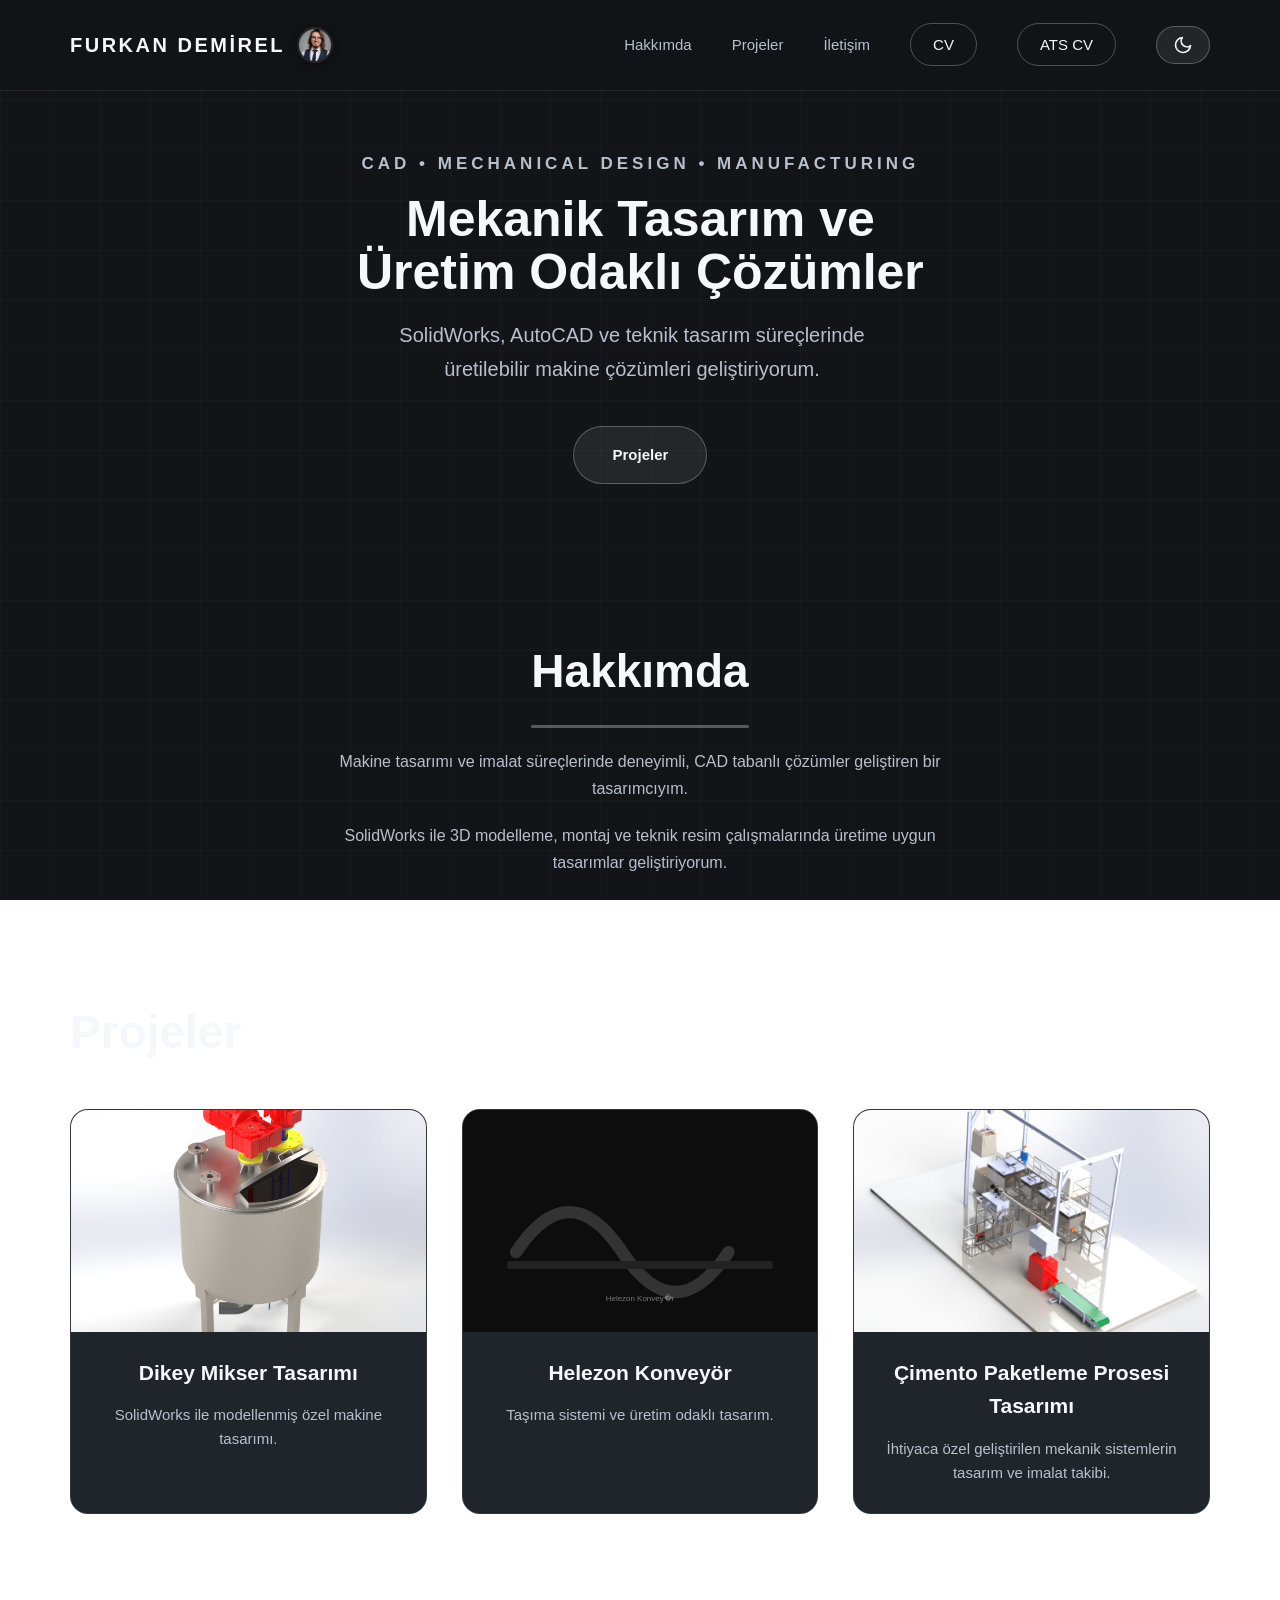
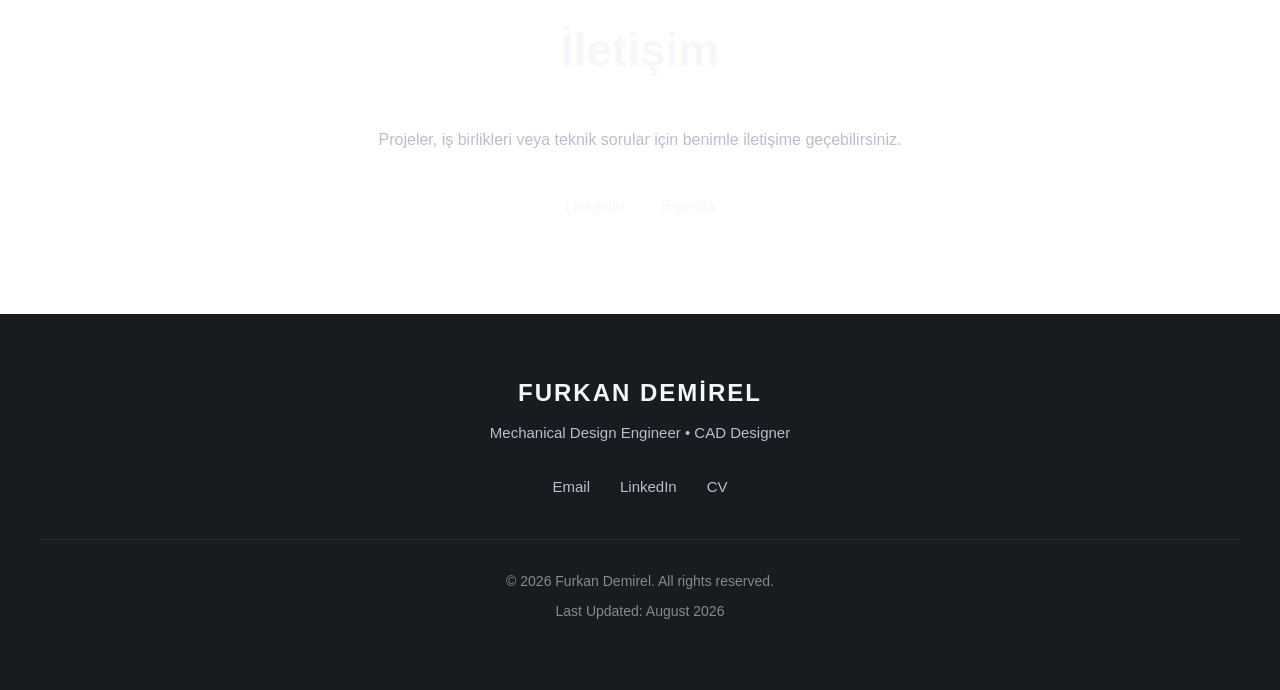
==== index.html @ 3d0c8748 "Add files via upload" ====
<!DOCTYPE html>
<html lang="tr">
<head>
    <meta charset="UTF-8">
    <meta name="viewport" content="width=device-width, initial-scale=1.0">

    <title>Furkan Demirel | Mechanical Design</title>

    <meta name="description" content="Furkan Demirel - CAD Tasarım, SolidWorks ve Mekanik Tasarım Portföyü">

    <link rel="stylesheet" href="style.css">
</head>

<body>

<div class="grid-bg"></div>

<div class="photo-overlay" id="photoOverlay">
    <img src="" alt="Büyütülmüş profil fotoğrafı" class="overlay-photo" id="overlayPhoto">
</div>

<header>
    <nav>
        <div class="logo">
            FURKAN DEMİREL
            <img
                src="images/furkan.png"
                data-fallback="images/furkan.svg"
                alt="Furkan Demirel"
                class="nav-profile-photo"
            >
        </div>

        <ul>
            <li><a href="#about">Hakkımda</a></li>
            <li><a href="#projects">Projeler</a></li>
            <li><a href="#contact">İletişim</a></li>
            <li>
                <a href="cv/Furkan_Demirel_CV.pdf" class="nav-cv" download="Furkan_Demirel_CV.pdf">
                    CV
                </a>
            </li>
            <li>
                <a href="#" class="nav-cv" id="atsCvBtn">
                    ATS CV
                </a>
            </li>
            <li>
                <button class="theme-toggle" id="themeToggle" aria-label="Toggle theme">
                    <svg class="sun-icon" viewBox="0 0 24 24" fill="none" stroke="currentColor" stroke-width="2" stroke-linecap="round" stroke-linejoin="round">
                        <circle cx="12" cy="12" r="5"></circle>
                        <line x1="12" y1="1" x2="12" y2="3"></line>
                        <line x1="12" y1="21" x2="12" y2="23"></line>
                        <line x1="4.22" y1="4.22" x2="5.64" y2="5.64"></line>
                        <line x1="18.36" y1="18.36" x2="19.78" y2="19.78"></line>
                        <line x1="1" y1="12" x2="3" y2="12"></line>
                        <line x1="21" y1="12" x2="23" y2="12"></line>
                        <line x1="4.22" y1="19.78" x2="5.64" y2="18.36"></line>
                        <line x1="18.36" y1="5.64" x2="19.78" y2="4.22"></line>
                    </svg>
                    <svg class="moon-icon" viewBox="0 0 24 24" fill="none" stroke="currentColor" stroke-width="2" stroke-linecap="round" stroke-linejoin="round">
                        <path d="M21 12.79A9 9 0 1 1 11.21 3 7 7 0 0 0 21 12.79z"></path>
                    </svg>
                </button>
            </li>
        </ul>
    </nav>
</header>


<section class="hero">

    <div class="hero-content">

        <div class="hero-text">
            <p class="small">
                CAD • MECHANICAL DESIGN • MANUFACTURING
            </p>

            <h1>
                Mekanik Tasarım ve<br>
                Üretim Odaklı Çözümler
            </h1>

            <p class="description">
                SolidWorks, AutoCAD ve teknik tasarım süreçlerinde
                üretilebilir makine çözümleri geliştiriyorum.
            </p>

            <div class="buttons single-btn">
                <a href="#projects" class="btn">
                    Projeler
                </a>
            </div>
        </div>

    </div>

</section>

<section id="about" class="about">

    <div class="about-grid">
        <div class="about-text">
            <h2>Hakkımda</h2>

            <p>
                Makine tasarımı ve imalat süreçlerinde deneyimli,
                CAD tabanlı çözümler geliştiren bir tasarımcıyım.
            </p>

            <p>
                SolidWorks ile 3D modelleme, montaj ve teknik resim
                çalışmalarında üretime uygun tasarımlar geliştiriyorum.
            </p>
        </div>
    </div>

</section>



<section id="projects">

    <h2>Projeler</h2>

    <div class="cards">

        <article class="card">
            <div class="card-image">
                <img
                    src="images/projects/dikey-mikser.jpg"
                    data-fallback="images/projects/dikey-mikser.svg"
                    alt="Dikey Mikser Tasarımı"
                    class="photo project-photo-clickable"
                    id="dikeyMikserPhoto"
                >
            </div>
            <h3>Dikey Mikser Tasarımı</h3>
            <p>
                SolidWorks ile modellenmiş özel makine tasarımı.
            </p>
        </article>

        <article class="card">
            <div class="card-image">
                <img
                    src="images/projects/helezon-konveyor.svg"
                    alt="Helezon Konveyör"
                    class="photo"
                >
            </div>
            <h3>Helezon Konveyör</h3>
            <p>
                Taşıma sistemi ve üretim odaklı tasarım.
            </p>
        </article>

        <article class="card">
            <div class="card-image">
                <img
                    src="images/projects/ozel-makine.jpg"
                    data-fallback="images/projects/ozel-makine.svg"
                    alt="Çimento Paketleme Prosesi Tasarımı"
                    class="photo project-photo-clickable"
                    id="ozelMakinePhoto"
                >
            </div>
            <h3>Çimento Paketleme Prosesi Tasarımı</h3>
            <p>
                İhtiyaca özel geliştirilen mekanik sistemlerin tasarım ve imalat takibi.
            </p>
        </article>

    </div>

</section>



<section id="contact" class="contact">

    <h2>İletişim</h2>

    <p class="contact-text">
        Projeler, iş birlikleri veya teknik sorular için benimle iletişime geçebilirsiniz.
    </p>

    <div class="contact-links">
        <a href="https://www.linkedin.com/in/furkan-demirel-958428221/" target="_blank" rel="noopener noreferrer">LinkedIn</a>
        <a href="mailto:furkandemirel98@gmail.com">E-posta</a>
    </div>

</section>



<footer>

    <div class="footer-content">
        <div class="footer-name">FURKAN DEMİREL</div>
        <div class="footer-title">Mechanical Design Engineer • CAD Designer</div>

        <div class="footer-links">
            <a href="mailto:furkandemirel98@gmail.com">Email</a>
            <a href="https://www.linkedin.com/in/furkan-demirel-958428221/" target="_blank" rel="noopener noreferrer">LinkedIn</a>
            <a href="cv/Furkan_Demirel_CV.pdf" download="Furkan_Demirel_CV.pdf">CV</a>
        </div>

        <div class="footer-bottom">
            <p>© 2026 Furkan Demirel. All rights reserved.</p>
            <p>Last Updated: August 2026</p>
        </div>
    </div>

</footer>



<script src="script.js"></script>

</body>
</html>
---- style.css ----
*{
    margin:0;
    padding:0;
    box-sizing:border-box;
    font-family:Arial, Helvetica, sans-serif;
}

html{
    scroll-behavior:smooth;
}

:root{
    --bg-primary:#121417;
    --bg-secondary:#181C20;
    --bg-card:#20252B;
    --border-color:rgba(255,255,255,0.08);
    --text-primary:#F5F7FA;
    --text-secondary:#B8C0CC;
    --grid-opacity:0.02;
    --card-hover-shadow:rgba(0,0,0,0.4);
    --photo-shadow:rgba(0,0,0,0.4);
    --btn-bg:rgba(255,255,255,0.08);
    --btn-border:rgba(255,255,255,0.25);
    --btn-hover-bg:rgba(255,255,255,0.12);
    --btn-hover-border:rgba(255,255,255,0.35);
    --btn-shadow:rgba(0,0,0,0.3);
    --nav-link-color:#B8C0CC;
    --nav-link-hover:#F5F7FA;
    --footer-bg:#181C20;
    --card-image-bg:#181C20;
    --transition-speed:0.3s;
}

[data-theme="dark"]{
    --bg-primary:#121417;
    --bg-secondary:#181C20;
    --bg-card:#20252B;
    --border-color:rgba(255,255,255,0.08);
    --text-primary:#F5F7FA;
    --text-secondary:#B8C0CC;
    --grid-opacity:0.02;
    --card-hover-shadow:rgba(0,0,0,0.4);
    --photo-shadow:rgba(0,0,0,0.4);
    --btn-bg:rgba(255,255,255,0.08);
    --btn-border:rgba(255,255,255,0.25);
    --btn-hover-bg:rgba(255,255,255,0.12);
    --btn-hover-border:rgba(255,255,255,0.35);
    --btn-shadow:rgba(0,0,0,0.3);
    --nav-link-color:#B8C0CC;
    --nav-link-hover:#F5F7FA;
    --footer-bg:#181C20;
    --card-image-bg:#181C20;
}

[data-theme="light"]{
    --bg-primary:#F5F7FA;
    --bg-secondary:#E8EBF0;
    --bg-card:#FFFFFF;
    --border-color:rgba(0,0,0,0.08);
    --text-primary:#1A1D23;
    --text-secondary:#5A6270;
    --grid-opacity:0.03;
    --card-hover-shadow:rgba(0,0,0,0.15);
    --photo-shadow:rgba(0,0,0,0.2);
    --btn-bg:rgba(0,0,0,0.05);
    --btn-border:rgba(0,0,0,0.15);
    --btn-hover-bg:rgba(0,0,0,0.1);
    --btn-hover-border:rgba(0,0,0,0.25);
    --btn-shadow:rgba(0,0,0,0.15);
    --nav-link-color:#5A6270;
    --nav-link-hover:#1A1D23;
    --footer-bg:#E8EBF0;
    --card-image-bg:#F0F2F5;
}

body{
    background:transparent;
    color:var(--text-primary);
    line-height:1.6;
    overflow-x:hidden;
    position:relative;
    transition:color var(--transition-speed) ease;
}

/* ================= PHOTO OVERLAY ================= */

.photo-overlay{
    position:fixed;
    top:0;
    left:0;
    width:100%;
    height:100%;
    background:rgba(0,0,0,0.9);
    z-index:10000;
    display:flex;
    align-items:center;
    justify-content:center;
    opacity:0;
    visibility:hidden;
    pointer-events:none;
    transition:opacity 0.5s ease, visibility 0s linear 0.5s;
}

.photo-overlay.active{
    opacity:1;
    visibility:visible;
    pointer-events:auto;
    transition:opacity 0.5s ease;
}

.overlay-photo{
    max-width:90%;
    max-height:90%;
    object-fit:contain;
    border-radius:10px;
    box-shadow:0 20px 60px rgba(0,0,0,0.5);
    opacity:0;
    transform:scale(0.5);
    transition:transform 1.3s linear, opacity 1.3s linear;
}

.photo-overlay.active .overlay-photo{
    opacity:1;
    transform:scale(1);
}

/* ================= HEADER ================= */

header{
    position:fixed;
    top:0;
    left:0;
    width:100%;
    background:rgba(18,20,23,.85);
    backdrop-filter:blur(20px);
    border-bottom:1px solid var(--border-color);
    z-index:1000;
    transition:border-color var(--transition-speed) ease;
}

[data-theme="light"] header{
    background:rgba(245,247,250,.85);
}

nav{
    max-width:1200px;
    margin:auto;
    height:90px;
    display:flex;
    justify-content:space-between;
    align-items:center;
    padding:0 30px;
}

.logo{
    display:flex;
    align-items:center;
    gap:12px;
    font-size:20px;
    font-weight:700;
    letter-spacing:2.5px;
    color:var(--text-primary);
    transition:color var(--transition-speed) ease;
    white-space:nowrap;
}

.nav-profile-photo{
    width:36px;
    height:36px;
    border-radius:50%;
    object-fit:cover;
    border:2px solid var(--border-color);
    box-shadow:0 2px 8px var(--photo-shadow);
    flex-shrink:0;
    cursor:pointer;
    transition:transform 0.2s ease, box-shadow 0.2s ease;
}

.nav-profile-photo:hover{
    transform:scale(1.05);
    box-shadow:0 4px 12px var(--photo-shadow);
}

nav ul{
    display:flex;
    align-items:center;
    list-style:none;
    gap:40px;
}

nav a{
    color:var(--nav-link-color);
    text-decoration:none;
    transition:.3s ease;
    font-size:15px;
    position:relative;
}

nav a:hover{
    color:var(--nav-link-hover);
}

nav a::after{
    content:"";
    position:absolute;
    bottom:-4px;
    left:0;
    width:0;
    height:2px;
    background:rgba(255,255,255,.3);
    transition:.3s ease;
}

[data-theme="light"] nav a::after{
    background:rgba(0,0,0,.2);
}

nav a:hover::after{
    width:100%;
}

nav a.active{
    color:var(--nav-link-hover);
}

.nav-cv{
    padding:12px 22px;
    border:1px solid var(--btn-border);
    border-radius:30px;
    color:var(--text-primary);
    transition:border-color var(--transition-speed) ease, background var(--transition-speed) ease, color var(--transition-speed) ease;
}

.nav-cv:hover{
    background:var(--btn-hover-bg);
    color:var(--text-primary);
    border-color:var(--btn-hover-border);
}

/* ================= THEME TOGGLE ================= */

.theme-toggle{
    display:flex;
    align-items:center;
    gap:8px;
    padding:8px 16px;
    border:1px solid var(--btn-border);
    border-radius:30px;
    background:var(--btn-bg);
    cursor:pointer;
    transition:all .3s ease;
    position:relative;
}

.theme-toggle:hover{
    background:var(--btn-hover-bg);
    border-color:var(--btn-hover-border);
}

.theme-toggle svg{
    width:20px;
    height:20px;
    transition:transform .3s ease;
}

.theme-toggle .sun-icon,
.theme-toggle .moon-icon{
    color:var(--text-primary);
    transition:color var(--transition-speed) ease;
}

.theme-toggle .sun-icon{
    display:none;
}

.theme-toggle .moon-icon{
    display:block;
}

[data-theme="light"] .theme-toggle .sun-icon{
    display:block;
}

[data-theme="light"] .theme-toggle .moon-icon{
    display:none;
}

.theme-toggle:hover svg{
    transform:rotate(15deg);
}

/* ================= ACTIVE MENU ================= */

nav a.active{
    color:var(--nav-link-hover);
}

/* ================= HERO ================= */

.hero{
    min-height:65vh;
    display:flex;
    justify-content:center;
    align-items:center;
    padding:80px 30px 30px;
    position:relative;
    overflow:hidden;
}

.grid-bg{
    position:fixed;
    top:0;
    left:0;
    width:100%;
    height:100%;
    z-index:-1;
    background-color:var(--bg-primary);
    background-image:
        linear-gradient(rgba(255,255,255,var(--grid-opacity)) 1px, transparent 1px),
        linear-gradient(90deg, rgba(255,255,255,var(--grid-opacity)) 1px, transparent 1px);
    background-size:50px 50px;
    transition:background-color var(--transition-speed) ease, background-image var(--transition-speed) ease;
}

[data-theme="light"] .grid-bg{
    background-color:var(--bg-primary);
    background-image:
        linear-gradient(rgba(0,0,0,var(--grid-opacity)) 1px, transparent 1px),
        linear-gradient(90deg, rgba(0,0,0,var(--grid-opacity)) 1px, transparent 1px);
}

.hero-content{
    width:100%;
    max-width:1200px;
    display:flex;
    flex-direction:column;
    align-items:center;
    text-align:center;
    position:relative;
    z-index:2;
    will-change:opacity, transform;
}

.hero-content > .hero-text{
    will-change:opacity, transform;
    max-width:700px;
}

.small{
    color:var(--text-secondary);
    letter-spacing:4px;
    margin-bottom:16px;
    font-size:17px;
    font-weight:600;
    transition:color var(--transition-speed) ease;
}

h1{
    font-size:50px;
    line-height:1.05;
    font-weight:700;
    color:var(--text-primary);
    transition:color var(--transition-speed) ease;
    margin-bottom:16px;
}

.description{
    margin-top:20px;
    max-width:550px;
    color:var(--text-secondary);
    font-size:20px;
    line-height:1.7;
    transition:color var(--transition-speed) ease;
}

/* ================= BUTTON ================= */

.buttons{
    display:flex;
    gap:24px;
    margin-top:40px;
    flex-wrap:wrap;
}

.buttons:has(:only-child){
    justify-content:center;
}

.hero-content .buttons{
    justify-content:center;
}

.btn{
    display:inline-flex;
    justify-content:center;
    align-items:center;
    padding:16px 38px;
    border-radius:35px;
    text-decoration:none;
    font-weight:600;
    border:1px solid var(--btn-border);
    background:var(--btn-bg);
    color:var(--text-primary);
    transition:.4s cubic-bezier(.4,0,.2,1), background var(--transition-speed) ease, border-color var(--transition-speed) ease, color var(--transition-speed) ease;
    font-size:15px;
}

.btn:hover{
    transform:translateY(-3px);
    box-shadow:0 8px 25px var(--btn-shadow);
    background:var(--btn-hover-bg);
    border-color:var(--btn-hover-border);
}

.outline{
    background:transparent;
    color:var(--text-primary);
    border-color:var(--btn-border);
}

.outline:hover{
    background:var(--btn-bg);
    color:var(--text-primary);
    border-color:var(--btn-hover-border);
}

/* ================= PHOTO ================= */

/* ================= SECTIONS ================= */

section{
    width:100%;
    max-width:1200px;
    margin:auto;
    padding:50px 30px;
    opacity:0;
    transform:translateY(30px);
    transition:.6s cubic-bezier(.4,0,.2,1);
}

section.show{
    opacity:1;
    transform:translateY(0);
}

/* Bölüm başlıklarını ortala */
section h2 {
    text-align: center;
}

#about,
#projects,
#contact{
    scroll-margin-top:90px;
}

h2{
    font-size:46px;
    margin-bottom:20px;
    position:relative;
    color:var(--text-primary);
    font-weight:700;
    transition:color var(--transition-speed) ease;
    display:inline-block;
    margin-left:auto;
    margin-right:auto;
}

h2::after{
    content:"";
    display:block;
    width:100%;
    height:3px;
    background:rgba(255,255,255,.3);
    border-radius:2px;
    margin-top:16px;
}

[data-theme="light"] h2::after{
    background:rgba(0,0,0,.2);
}

/* ================= ABOUT ================= */

.about-grid{
    display:flex;
    flex-direction:column;
    align-items:center;
    text-align:center;
    max-width:800px;
    margin:0 auto;
}

.about-text p{
    color:var(--text-secondary);
    margin-bottom:20px;
    max-width:650px;
    line-height:1.7;
    font-size:16px;
    transition:color var(--transition-speed) ease;
}

/* ================= PROJECTS ================= */

.cards{
    display:grid;
    grid-template-columns:repeat(auto-fit,minmax(300px,1fr));
    gap:35px;
}

/* ================= PROJECTS ================= */

.project-photo-clickable{
    cursor:pointer;
    transition:transform 0.2s ease;
}

.project-photo-clickable:hover{
    transform:scale(1.02);
}

.project-photo-clickable:hover{
    transform:scale(1.02);
}

.loading-indicator{
    position:absolute;
    bottom:20px;
    left:50%;
    transform:translateX(-50%);
    background:rgba(0,0,0,0.7);
    color:white;
    padding:8px 16px;
    border-radius:20px;
    font-size:12px;
    font-weight:600;
    z-index:10;
    backdrop-filter:blur(10px);
}

[data-theme="light"] .loading-indicator{
    background:rgba(255,255,255,0.9);
    color:#1a1a1a;
}

.card{
    background:var(--bg-card);
    border-radius:18px;
    overflow:hidden;
    border:1px solid var(--border-color);
    transition:.4s cubic-bezier(.4,0,.2,1), background var(--transition-speed) ease, border-color var(--transition-speed) ease;
    opacity:0;
    transform:translateY(30px);
}

.card.show{
    opacity:1;
    transform:translateY(0);
}

.card:hover{
    transform:translateY(-8px);
    border-color:rgba(255,255,255,.15);
    box-shadow:
        0 20px 50px var(--card-hover-shadow),
        0 0 0 1px rgba(255,255,255,.02);
}

[data-theme="light"] .card:hover{
    border-color:rgba(0,0,0,.15);
    box-shadow:
        0 20px 50px var(--card-hover-shadow),
        0 0 0 1px rgba(0,0,0,.02);
}

[data-theme="light"] .model-tag{
    background:rgba(255,255,255,.76);
}

.card-image{
    width:100%;
    aspect-ratio:16/10;
    overflow:hidden;
    background:var(--card-image-bg);
    transition:background var(--transition-speed) ease;
}

.card-image img{
    width:100%;
    height:100%;
    object-fit:cover;
    transition:.6s cubic-bezier(.4,0,.2,1);
}

.card:hover img{
    transform:scale(1.06);
}

.card h3{
    margin:24px 28px 14px;
    font-size:21px;
    color:var(--text-primary);
    font-weight:600;
    text-align:center;
    transition:color var(--transition-speed) ease;
}

.card p{
    margin:0 28px 28px;
    color:var(--text-secondary);
    line-height:1.6;
    font-size:15px;
    text-align:center;
    transition:color var(--transition-speed) ease;
}

/* ================= CONTACT ================= */

.contact{
    text-align:center;
}

.contact-text{
    color:var(--text-secondary);
    max-width:700px;
    margin:auto;
    margin-bottom:40px;
    line-height:1.7;
    font-size:16px;
    transition:color var(--transition-speed) ease;
}

.contact-links{
    display:flex;
    justify-content:center;
    flex-wrap:wrap;
    gap:35px;
    margin-bottom:45px;
}

.contact-links a{
    color:var(--text-primary);
    text-decoration:none;
    transition:.3s ease;
    font-size:16px;
    position:relative;
}

.contact-links a:hover{
    color:var(--text-secondary);
}

/* ================= FOOTER ================= */

footer{
    background:var(--footer-bg);
    text-align:center;
    color:var(--text-secondary);
    padding:60px 30px;
    transition:background var(--transition-speed) ease;
}

.footer-content{
    max-width:1200px;
    margin:auto;
}

.footer-name{
    font-size:24px;
    font-weight:700;
    color:var(--text-primary);
    margin-bottom:8px;
    letter-spacing:2px;
    transition:color var(--transition-speed) ease;
}

.footer-title{
    font-size:15px;
    color:var(--text-secondary);
    margin-bottom:30px;
    font-weight:500;
    transition:color var(--transition-speed) ease;
}

.footer-links{
    display:flex;
    justify-content:center;
    gap:30px;
    margin-bottom:30px;
    flex-wrap:wrap;
}

.footer-links a{
    color:var(--text-secondary);
    text-decoration:none;
    transition:.3s ease;
    font-size:15px;
}

.footer-links a:hover{
    color:var(--text-primary);
}

.footer-bottom{
    margin-top:40px;
    padding-top:30px;
    border-top:1px solid rgba(255,255,255,.06);
    font-size:14px;
    color:#888;
}

[data-theme="light"] .footer-bottom{
    border-top:1px solid rgba(0,0,0,.06);
    color:#666;
}

.footer-bottom p{
    margin-bottom:8px;
}

/* ================= ANIMATION ================= */

@keyframes fade{

    from{
        opacity:0;
        transform:translateY(25px);
    }

    to{
        opacity:1;
        transform:translateY(0);
    }

}

/* ================= SCROLL TRANSITION ================= */

/* ================= TABLET ================= */

@media(max-width:900px){

    .hero-content{
        align-items:center;
        text-align:center;
    }

    .about-grid{
        text-align:center;
    }

    h2::after{
        margin:auto;
        margin-top:16px;
    }

    .description{
        margin-left:auto;
        margin-right:auto;
    }

    .buttons{
        justify-content:center;
    }

    .buttons.single-btn{
        justify-content:center;
    }

    h1{
        font-size:52px;
    }

    .small{
        font-size:14px;
    }

    .footer-links{
        gap:25px;
    }

    .logo{
        gap:10px;
    }

    .nav-profile-photo{
        width:32px;
        height:32px;
    }

}

/* ================= MOBILE ================= */

@media(max-width:600px){

    nav{
        height:75px;
        padding:0 20px;
    }

    .logo{
        font-size:14px;
        letter-spacing:1.5px;
        gap:8px;
    }

    nav ul li:not(:last-child):not(:nth-last-child(2)){
        display:none;
    }

    .nav-profile-photo{
        width:28px;
        height:28px;
    }

    .theme-toggle{
        margin-left:10px;
    }

    .hero-content{
        align-items:center;
        text-align:center;
    }

    .small{
        font-size:13px;
    }

    h1{
        font-size:34px;
    }

    h2{
        font-size:32px;
    }

    .description{
        font-size:16px;
    }

    .cards{
        grid-template-columns:1fr;
    }

    .buttons{
        flex-direction:column;
        align-items:center;
    }

    .btn{
        width:100%;
    }

    .footer-name{
        font-size:20px;
    }

    .footer-links{
        flex-direction:column;
        gap:20px;
    }

    .theme-toggle{
        padding:6px 12px;
    }

    .theme-toggle svg{
        width:18px;
        height:18px;
    }

    .nav-cv{
        padding:8px 16px;
        font-size:14px;
    }

}
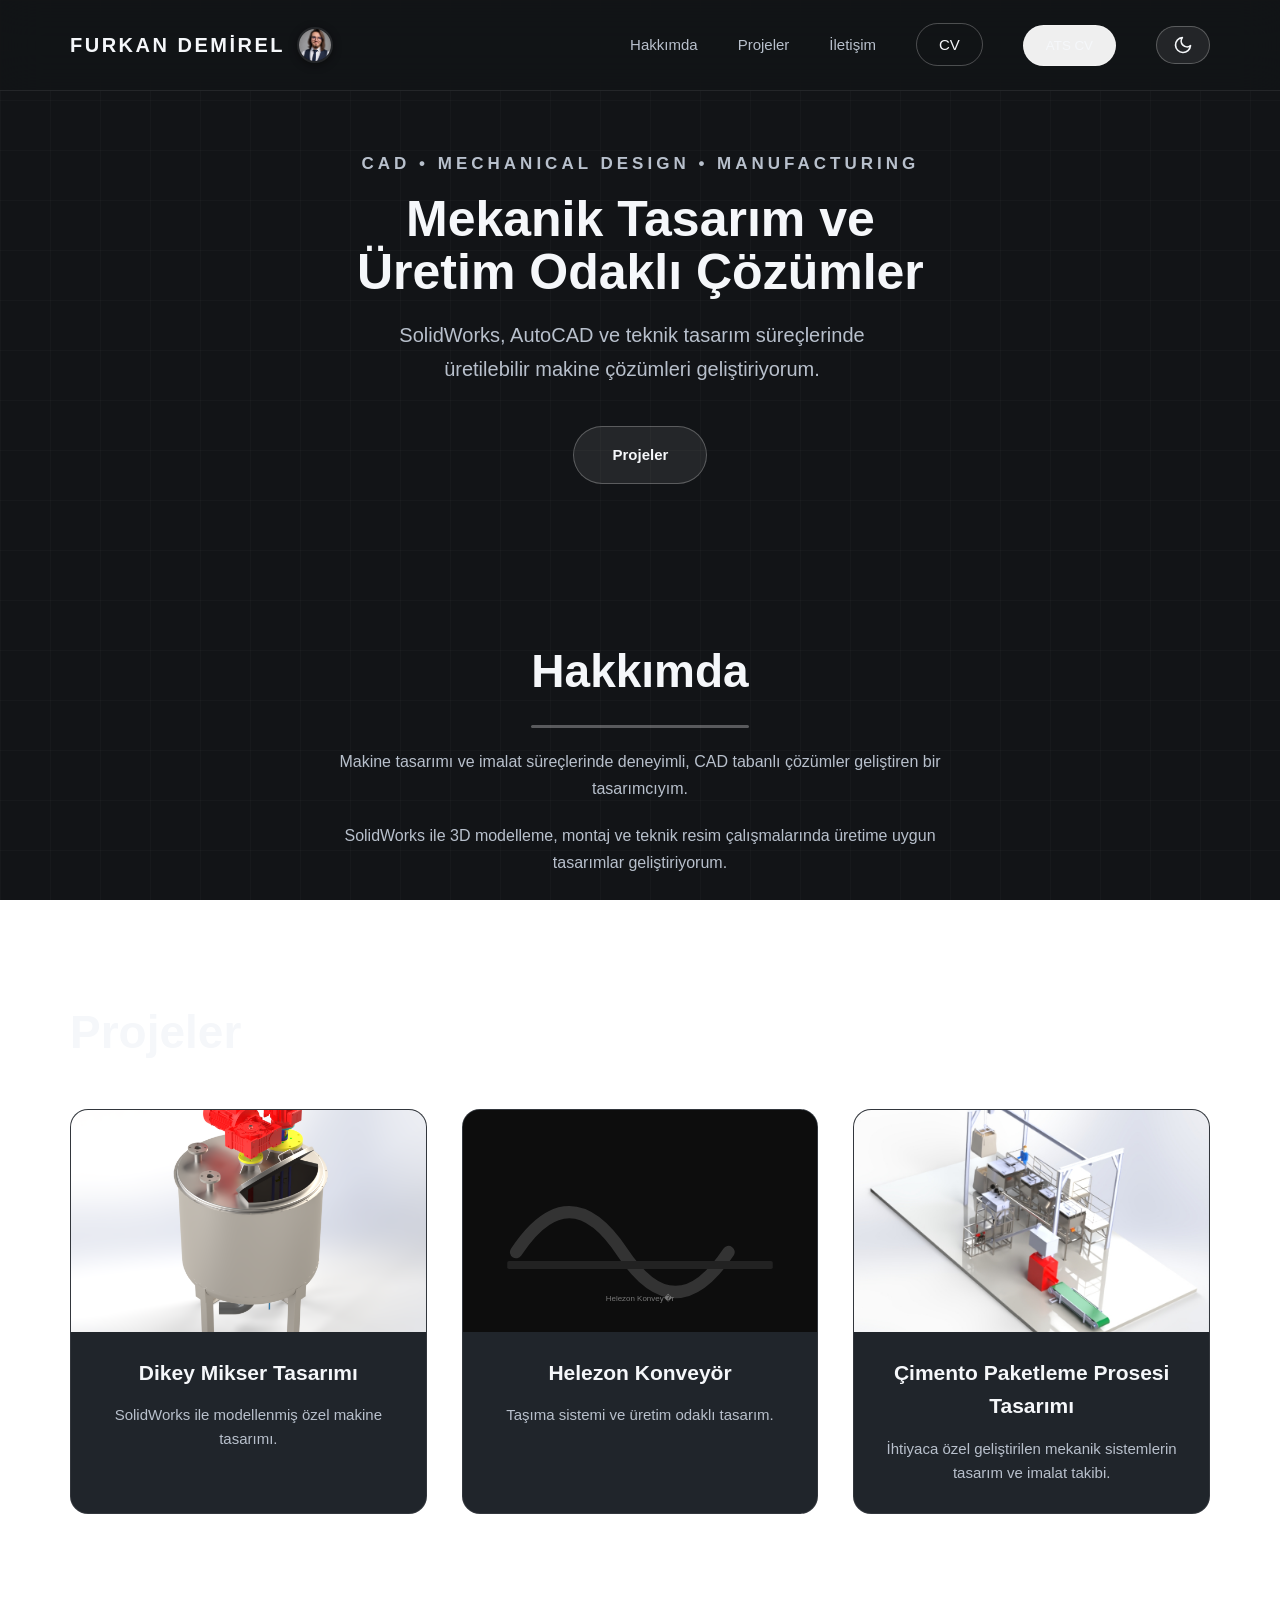
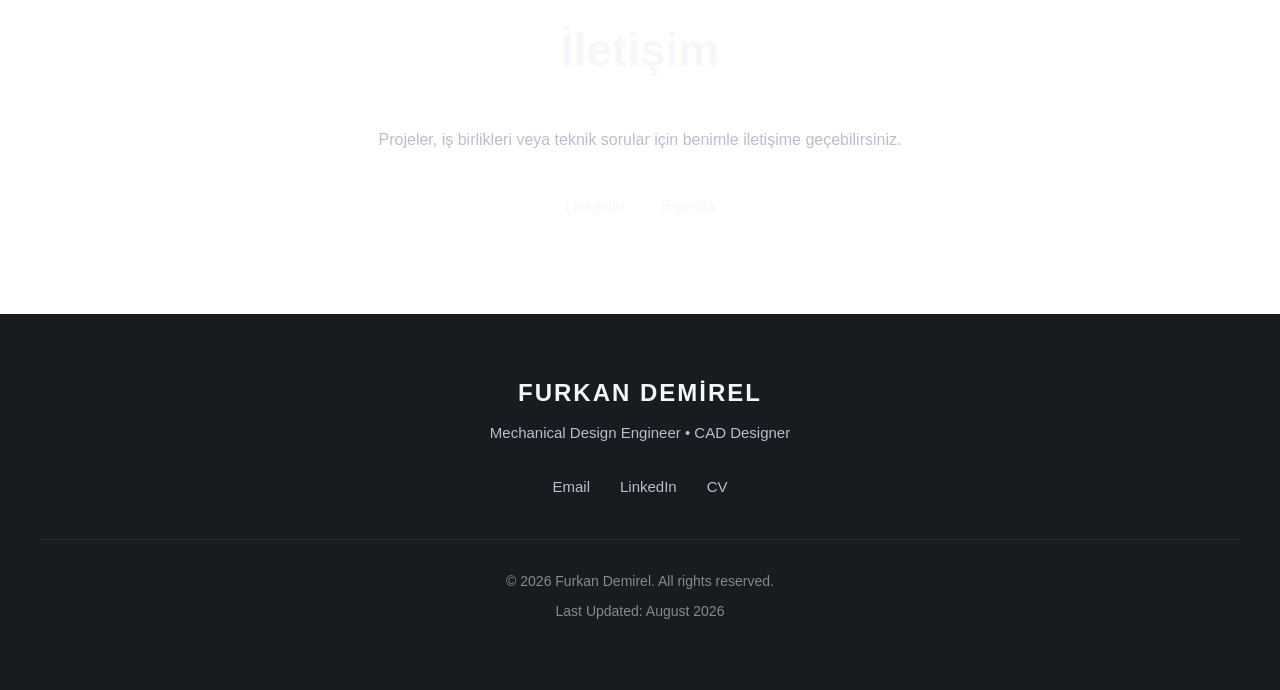
==== commit 6fc8fe2a: "Add files via upload" ====
--- a/index.html
+++ b/index.html
@@ -41,9 +41,9 @@
                 </a>
             </li>
             <li>
-                <a href="#" class="nav-cv" id="atsCvBtn">
+                <button class="nav-cv" id="atsCvBtn">
                     ATS CV
-                </a>
+                </button>
             </li>
             <li>
                 <button class="theme-toggle" id="themeToggle" aria-label="Toggle theme">
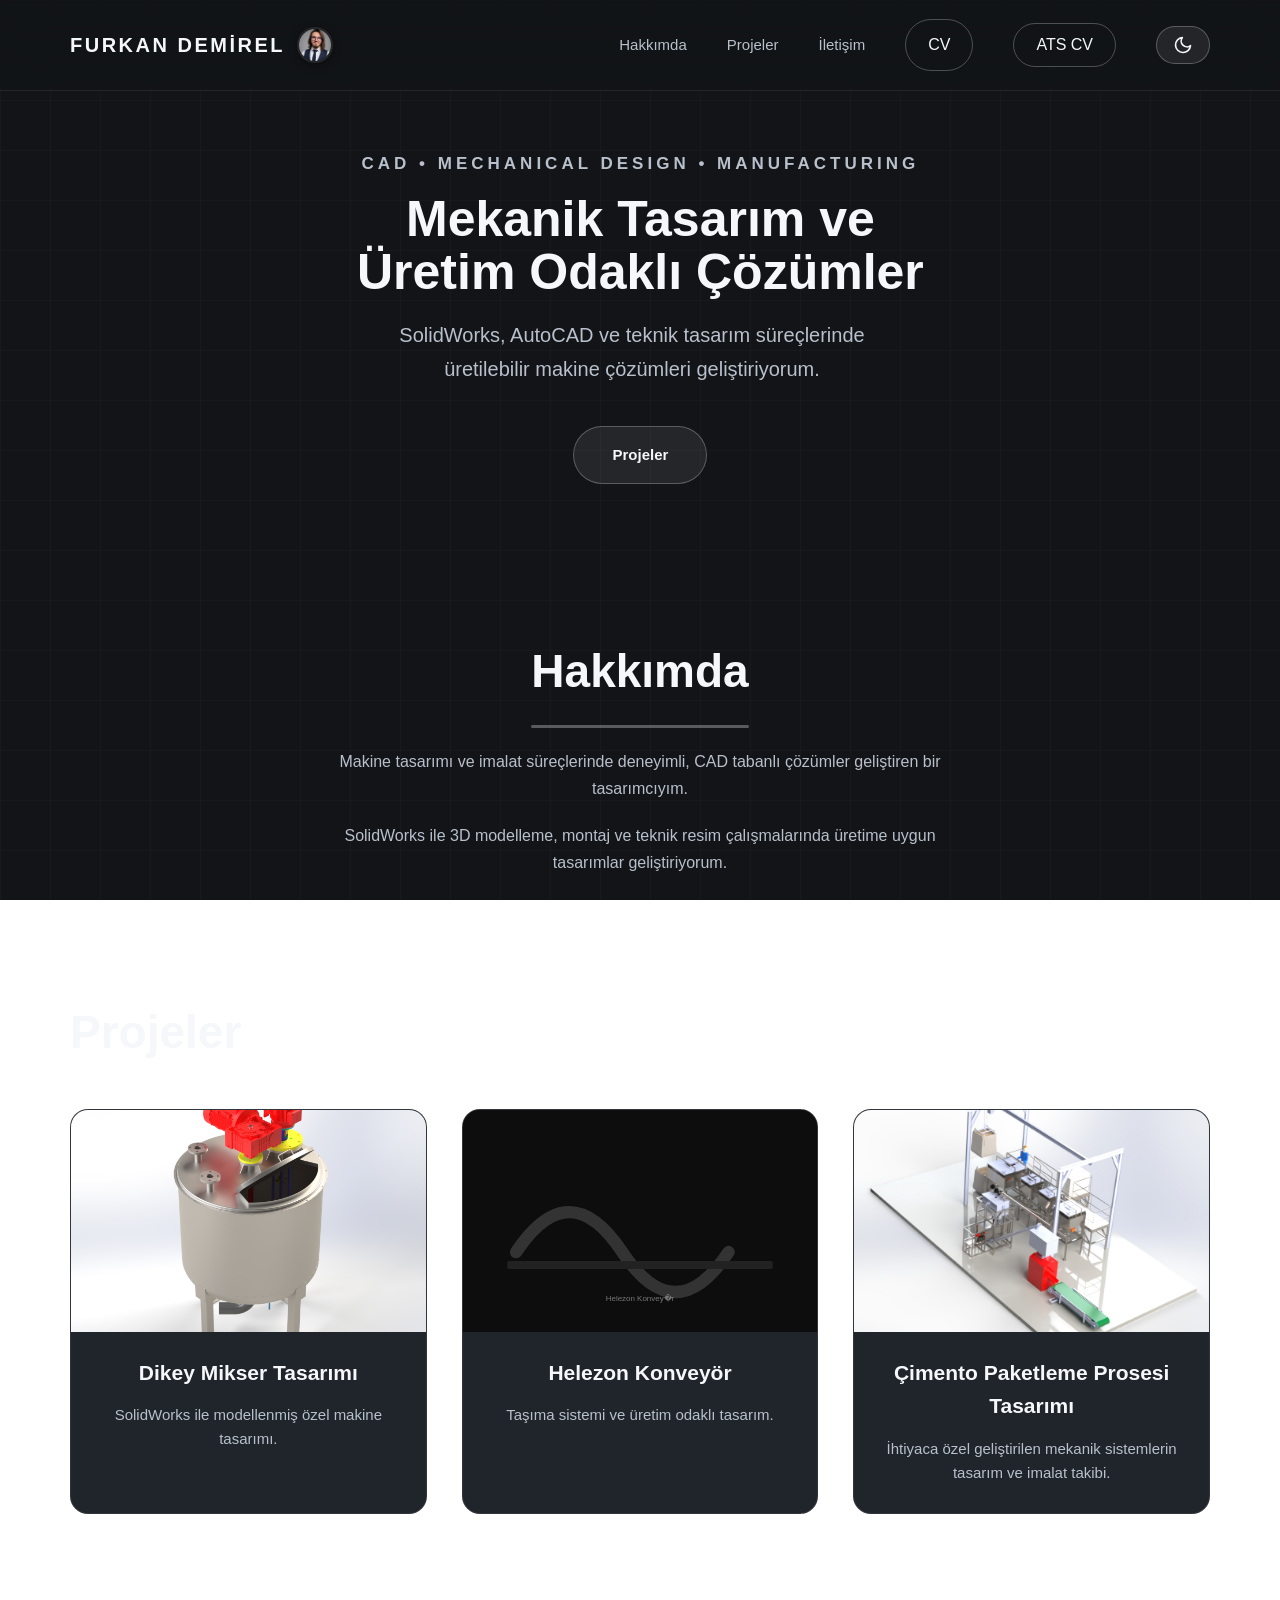
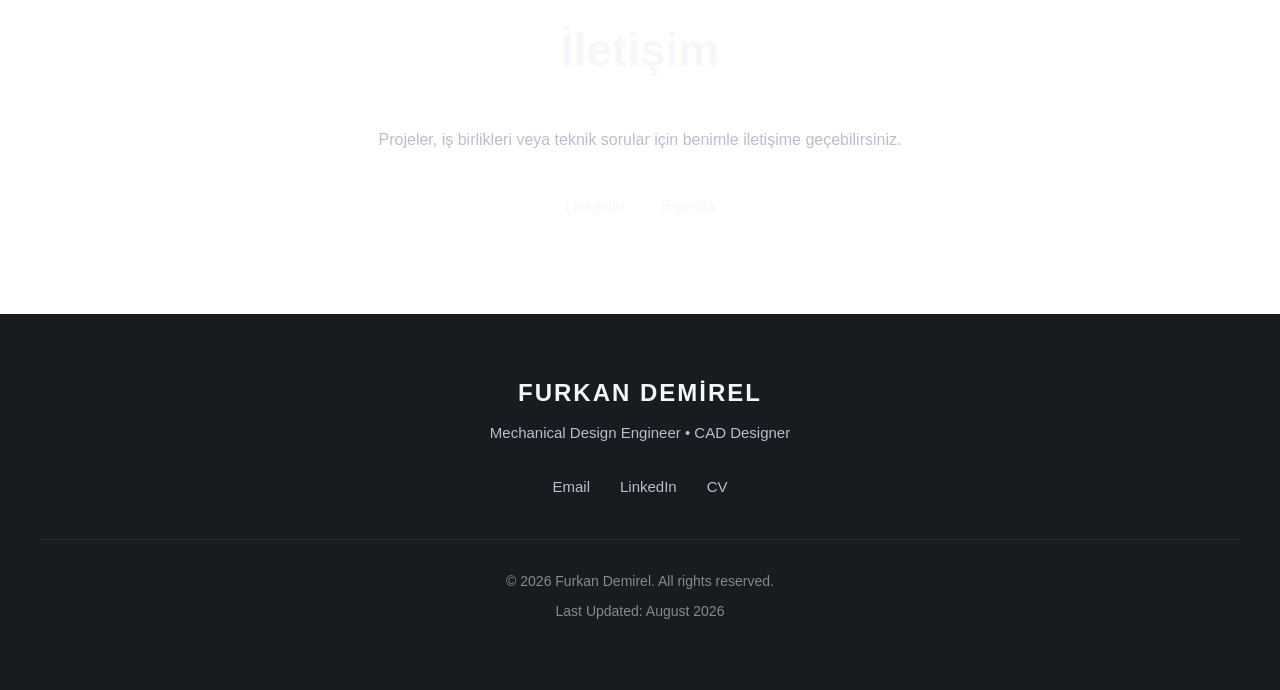
==== commit 9878bd23: "Add files via upload" ====
--- a/index.html
+++ b/index.html
@@ -41,7 +41,7 @@
                 </a>
             </li>
             <li>
-                <button class="nav-cv" id="atsCvBtn">
+                <button class="nav-cv ats-cv-btn" id="atsCvBtn">
                     ATS CV
                 </button>
             </li>
--- a/style.css
+++ b/style.css
@@ -229,12 +229,28 @@
     border-radius:30px;
     color:var(--text-primary);
     transition:border-color var(--transition-speed) ease, background var(--transition-speed) ease, color var(--transition-speed) ease;
+    cursor:pointer;
+    background:transparent;
+    font-family:inherit;
+    font-size:inherit;
+    text-decoration:none;
+    display:inline-block;
+    outline:none;
+    -webkit-appearance:none;
+    -moz-appearance:none;
+    appearance:none;
 }
 
 .nav-cv:hover{
     background:var(--btn-hover-bg);
     color:var(--text-primary);
     border-color:var(--btn-hover-border);
+}
+
+/* ATS CV butonu için özel stiller */
+.ats-cv-btn{
+    background:transparent !important;
+    color:var(--text-primary) !important;
 }
 
 /* ================= THEME TOGGLE ================= */
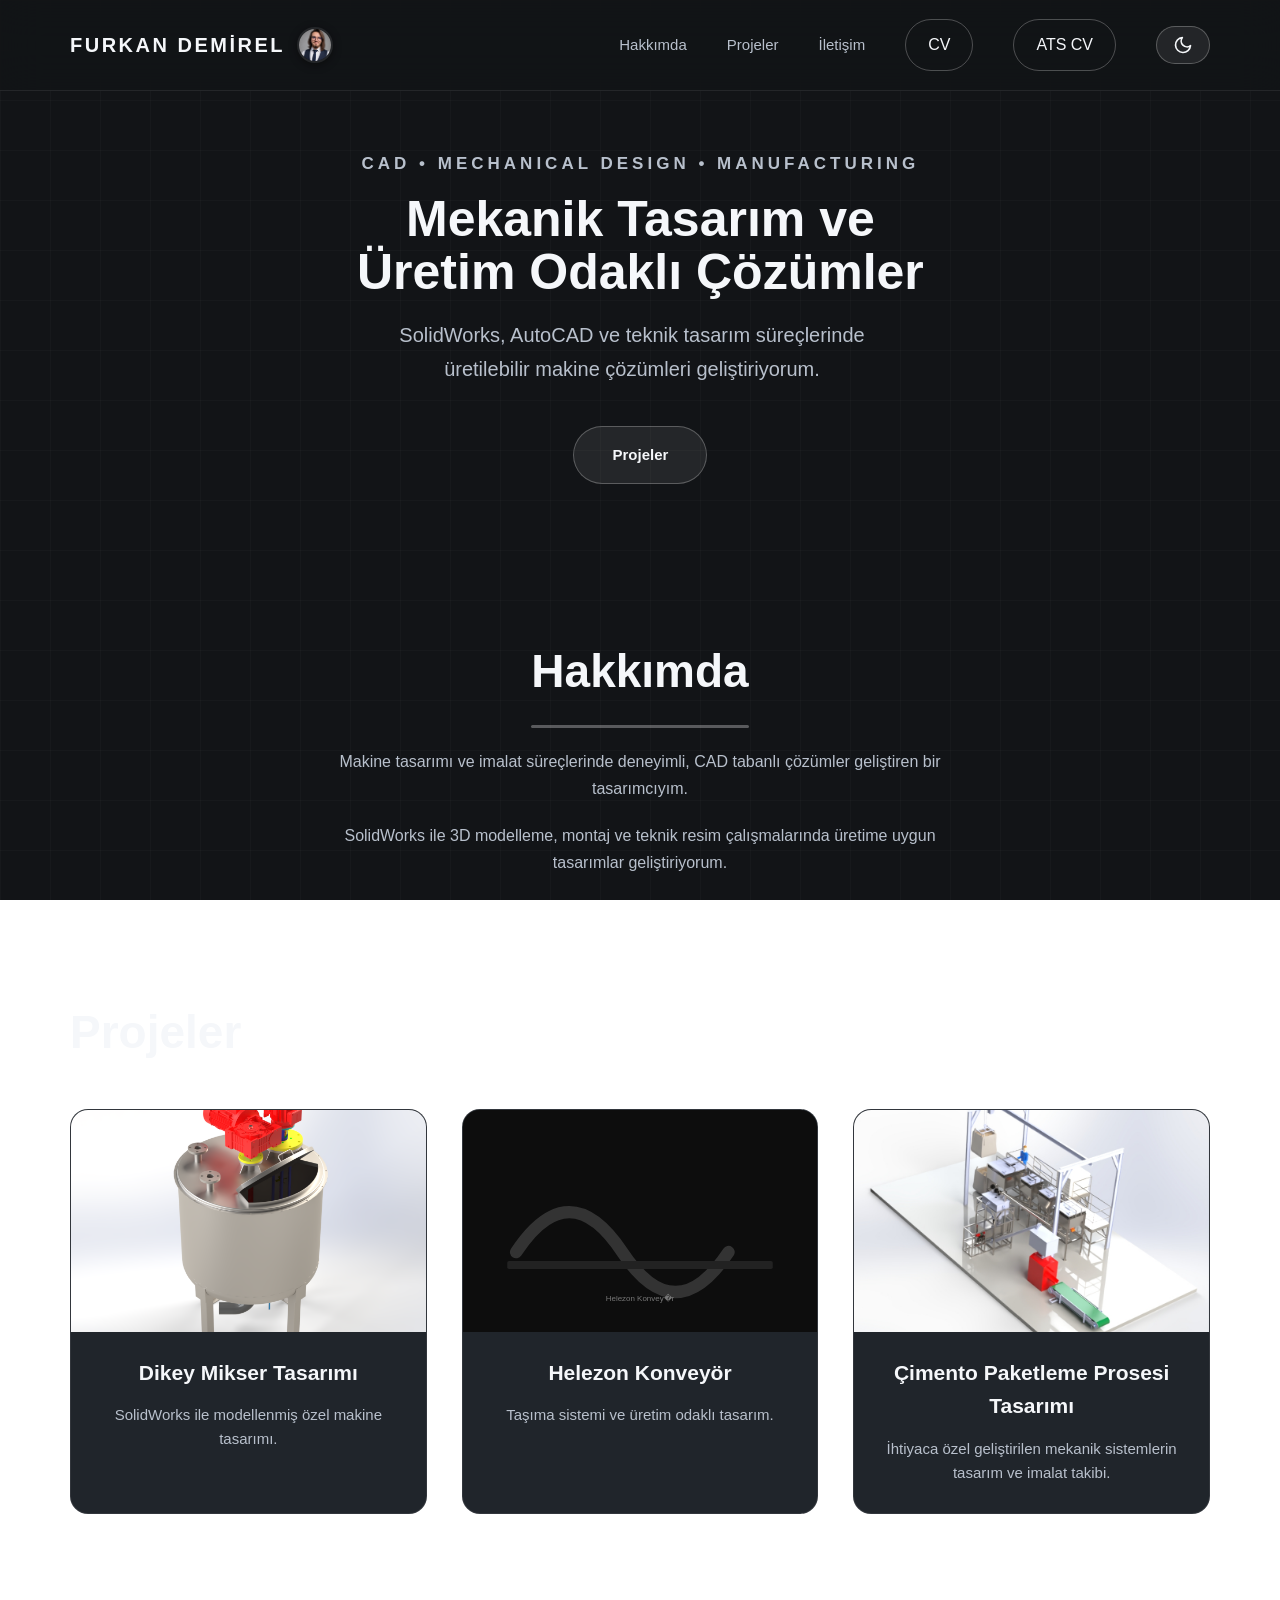
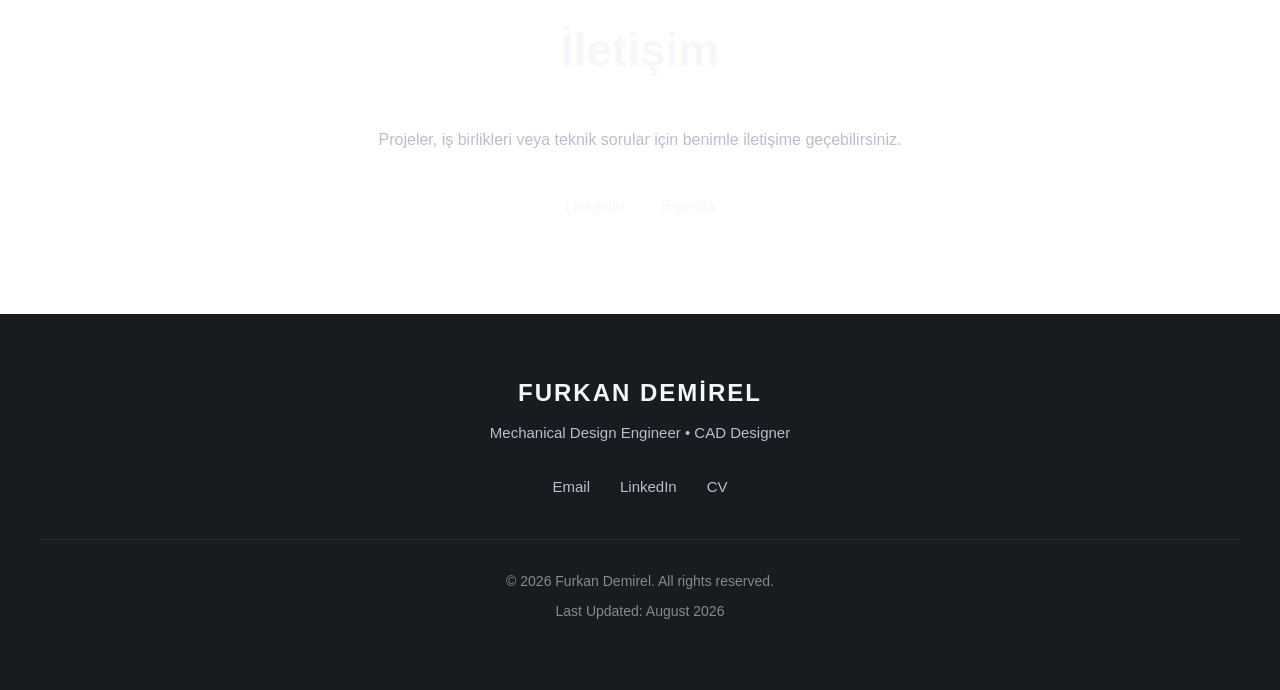
==== commit f47746da: "Add files via upload" ====
--- a/index.html
+++ b/index.html
@@ -41,9 +41,9 @@
                 </a>
             </li>
             <li>
-                <button class="nav-cv ats-cv-btn" id="atsCvBtn">
+                <a href="cv/Furkan_Demirel_ATS_CV.pdf" class="nav-cv ats-cv-btn" download="Furkan_Demirel_ATS_CV.pdf">
                     ATS CV
-                </button>
+                </a>
             </li>
             <li>
                 <button class="theme-toggle" id="themeToggle" aria-label="Toggle theme">
--- a/style.css
+++ b/style.css
@@ -235,22 +235,12 @@
     font-size:inherit;
     text-decoration:none;
     display:inline-block;
-    outline:none;
-    -webkit-appearance:none;
-    -moz-appearance:none;
-    appearance:none;
 }
 
 .nav-cv:hover{
     background:var(--btn-hover-bg);
     color:var(--text-primary);
     border-color:var(--btn-hover-border);
-}
-
-/* ATS CV butonu için özel stiller */
-.ats-cv-btn{
-    background:transparent !important;
-    color:var(--text-primary) !important;
 }
 
 /* ================= THEME TOGGLE ================= */
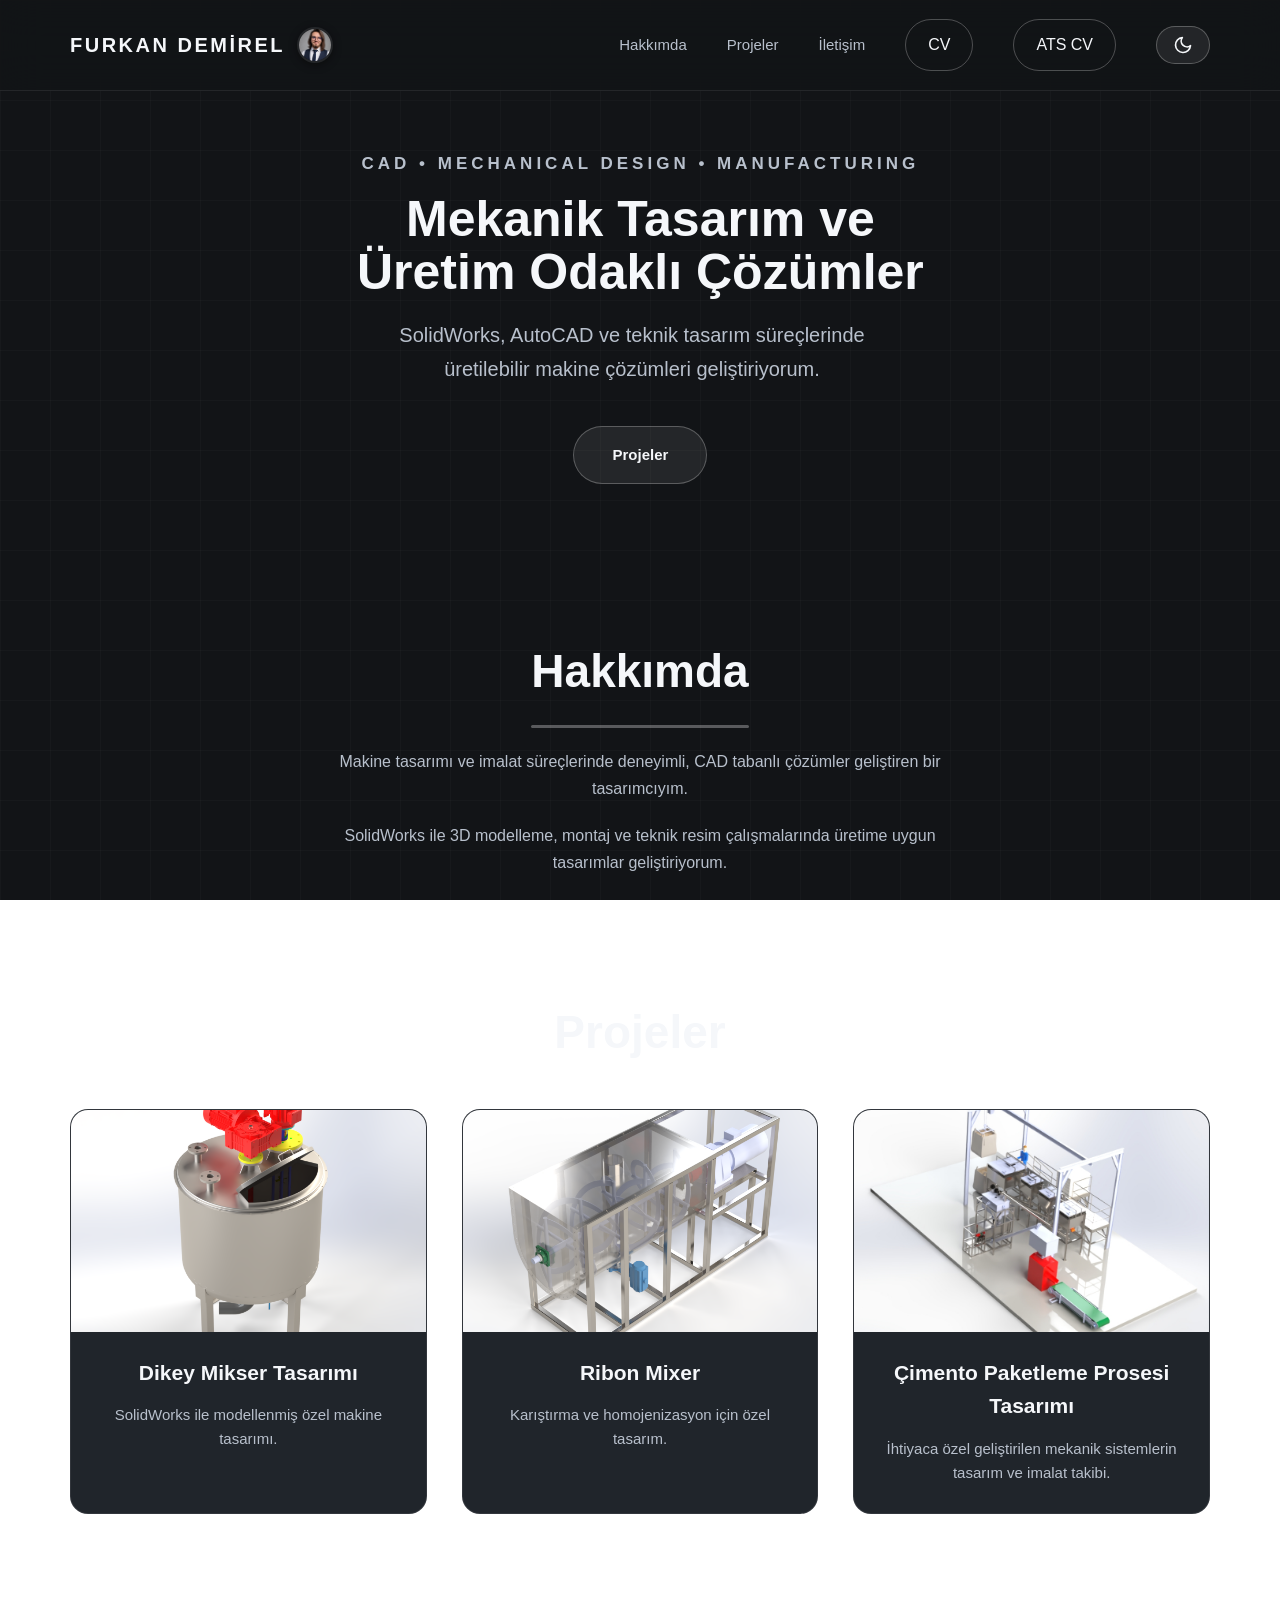
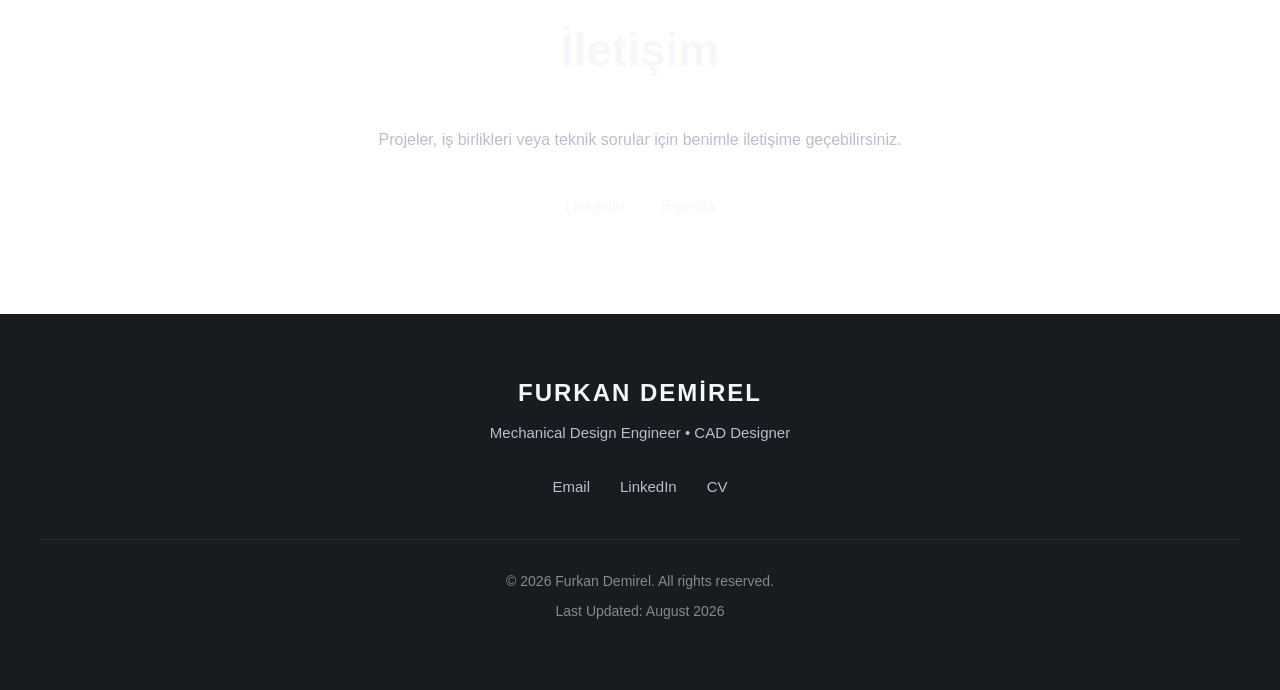
==== commit a305df7d: "Add files via upload" ====
--- a/index.html
+++ b/index.html
@@ -36,12 +36,12 @@
             <li><a href="#projects">Projeler</a></li>
             <li><a href="#contact">İletişim</a></li>
             <li>
-                <a href="cv/Furkan_Demirel_CV.pdf" class="nav-cv" download="Furkan_Demirel_CV.pdf">
+                <a href="cv/Furkan_Demirel_CV.pdf" class="cv-download nav-cv mobile-cv-btn" download="Furkan_Demirel_CV.pdf">
                     CV
                 </a>
             </li>
             <li>
-                <a href="cv/Furkan_Demirel_ATS_CV.pdf" class="nav-cv ats-cv-btn" download="Furkan_Demirel_ATS_CV.pdf">
+                <a href="cv/Furkan_Demirel_ATS_CV.pdf" class="nav-cv ats-cv-btn mobile-cv-btn" download="Furkan_Demirel_ATS_CV.pdf">
                     ATS CV
                 </a>
             </li>
@@ -145,14 +145,15 @@
         <article class="card">
             <div class="card-image">
                 <img
-                    src="images/projects/helezon-konveyor.svg"
-                    alt="Helezon Konveyör"
+                    src="images/projects/Ribon-Mixer.jpg"
+                    data-fallback="images/projects/helezon-konveyor.svg"
+                    alt="Ribon Mixer"
                     class="photo"
                 >
             </div>
-            <h3>Helezon Konveyör</h3>
-            <p>
-                Taşıma sistemi ve üretim odaklı tasarım.
+            <h3>Ribon Mixer</h3>
+            <p>
+                Karıştırma ve homojenizasyon için özel tasarım.
             </p>
         </article>
 
--- a/style.css
+++ b/style.css
@@ -626,6 +626,11 @@
     text-align:center;
 }
 
+/* Projeler bölümünü ortala */
+#projects{
+    text-align:center;
+}
+
 .contact-text{
     color:var(--text-secondary);
     max-width:700px;
@@ -801,7 +806,7 @@
 @media(max-width:600px){
 
     nav{
-        height:75px;
+        height:65px;
         padding:0 20px;
     }
 
@@ -811,15 +816,29 @@
         gap:8px;
     }
 
-    nav ul li:not(:last-child):not(:nth-last-child(2)){
-        display:none;
-    }
-
     .nav-profile-photo{
         width:28px;
         height:28px;
     }
 
+    /* Mobilde sadece logo, CV, ATS CV ve theme-toggle göster */
+    nav ul li:not(:has(.logo)):not(:has(.mobile-cv-btn)):not(:has(.theme-toggle)){
+        display:none;
+    }
+
+    /* CV ve ATS CV butonlarını yanyana kompakt göster */
+    nav ul{
+        flex-direction:row;
+        gap:4px;
+        align-items:center;
+    }
+
+    .mobile-cv-btn{
+        display:block !important;
+        width:auto;
+        text-align:center;
+    }
+
     .theme-toggle{
         margin-left:10px;
     }
@@ -877,8 +896,11 @@
     }
 
     .nav-cv{
-        padding:8px 16px;
-        font-size:14px;
-    }
-
-}
+        padding:4px 12px;
+        font-size:10px;
+        display:block;
+        width:auto;
+        text-align:center;
+    }
+
+}
